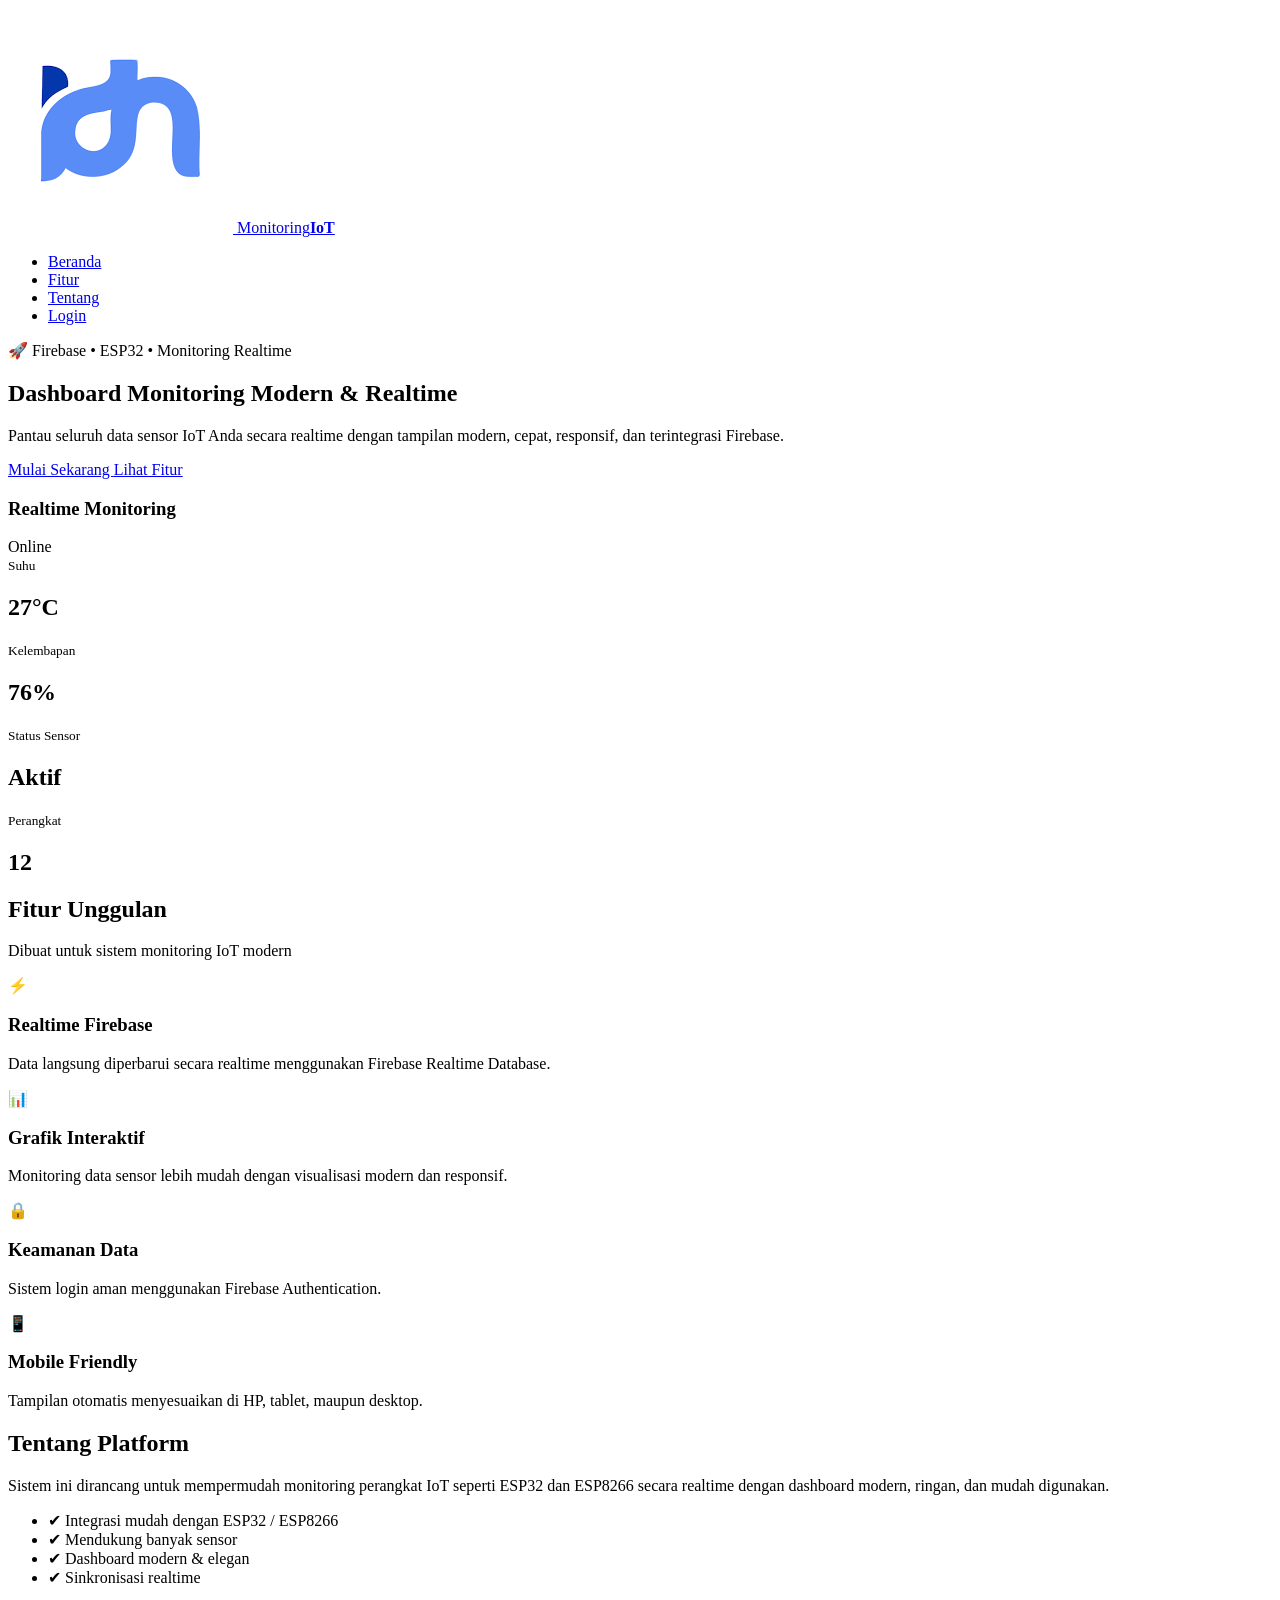
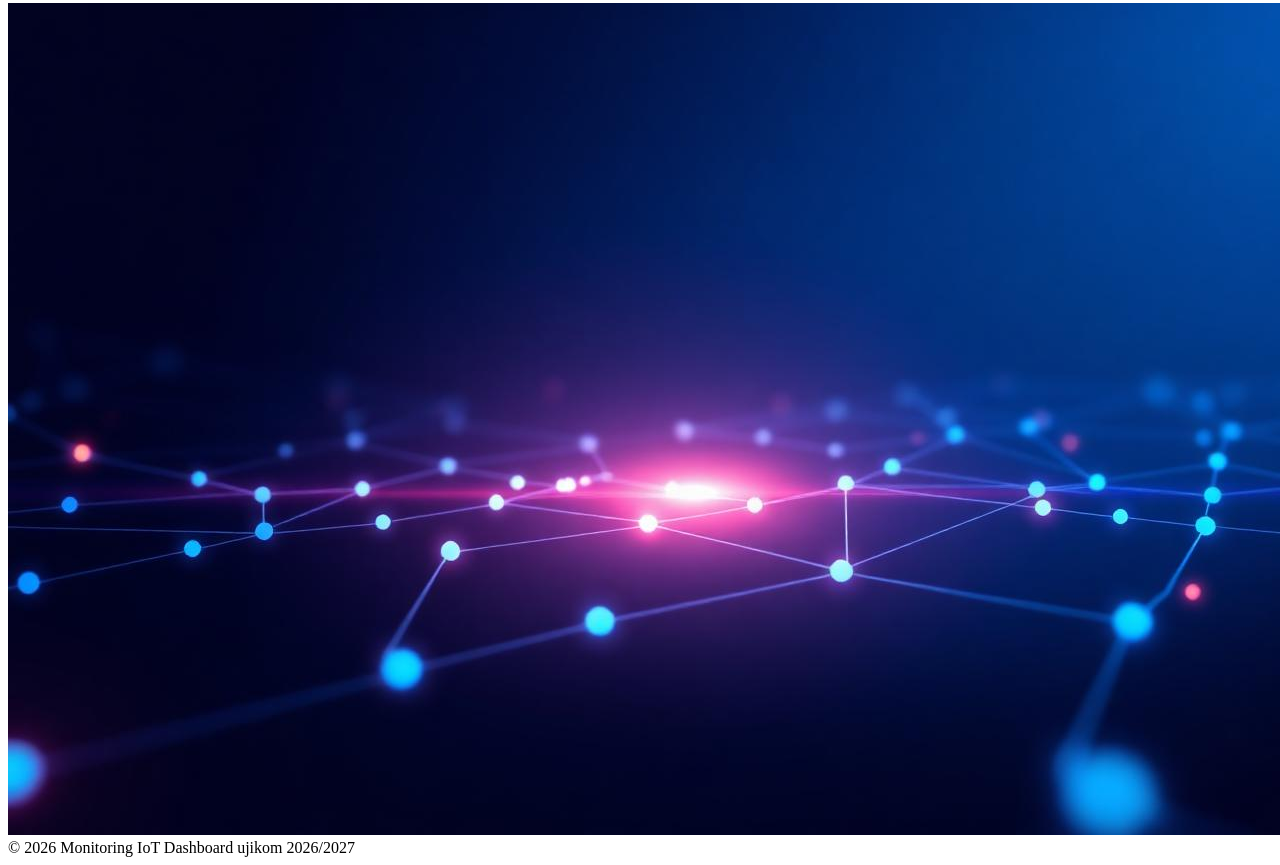
==== index.html @ b867217f "first commit" ====
<!DOCTYPE html>
<html lang="id">

<head>
  <meta charset="UTF-8" />
  <meta name="viewport" content="width=device-width, initial-scale=1.0" />
  <title>Monitoring IoT | Smart Realtime Dashboard</title>

  <!-- Font -->
  <link rel="preconnect" href="https://fonts.googleapis.com">
  <link rel="preconnect" href="https://fonts.gstatic.com" crossorigin>
  <link href="https://fonts.googleapis.com/css2?family=Poppins:wght@300;400;500;600;700&display=swap" rel="stylesheet">

  <!-- CSS -->
  <link rel="stylesheet" href="css/stylee.css" />
</head>

<body>

  <!-- NAVBAR -->
  <header class="navbar">
    <div class="container nav-container">

      <a href="#" class="logo">
        <img src="img/logo.png" alt="">
        <span>Monitoring<strong>IoT</strong></span>
      </a>

      <ul class="nav-links">
        <li><a href="#">Beranda</a></li>
        <li><a href="#features">Fitur</a></li>
        <li><a href="#about">Tentang</a></li>
        <li>
          <a href="login.html" class="btn btn-primary">
            Login
          </a>
        </li>
      </ul>

    </div>
  </header>

  <!-- HERO -->
  <section class="hero">

    <div class="container hero-content">

      <div class="hero-text">

        <span class="badge">
          🚀 Firebase • ESP32 • Monitoring Realtime
        </span>

        <h1>
          Dashboard Monitoring
          <span class="gradient-text">
            Modern & Realtime
          </span>
        </h1>

        <p>
          Pantau seluruh data sensor IoT Anda secara realtime dengan
          tampilan modern, cepat, responsif, dan terintegrasi Firebase.
        </p>

        <div class="hero-actions">
          <a href="login.html" class="btn btn-primary">
            Mulai Sekarang
          </a>

          <a href="#features" class="btn btn-outline">
            Lihat Fitur
          </a>
        </div>

      </div>

      <!-- VISUAL -->
      <div class="dashboard-box">

        <div class="dashboard-top">
          <h3>Realtime Monitoring</h3>

          <div class="status">
            <div class="pulse"></div>
            Online
          </div>
        </div>

        <div class="chart"></div>

        <div class="cards">

          <div class="mini-card">
            <small>Suhu</small>
            <h2>27°C</h2>
          </div>

          <div class="mini-card">
            <small>Kelembapan</small>
            <h2>76%</h2>
          </div>

          <div class="mini-card">
            <small>Status Sensor</small>
            <h2>Aktif</h2>
          </div>

          <div class="mini-card">
            <small>Perangkat</small>
            <h2>12</h2>
          </div>

        </div>

      </div>

    </div>

  </section>

  <!-- FEATURES -->
  <section id="features">

    <div class="container">

      <div class="section-header">
        <h2>Fitur Unggulan</h2>
        <p>
          Dibuat untuk sistem monitoring IoT modern
        </p>
      </div>

      <div class="features-grid">

        <div class="feature-card">
          <div class="feature-icon">⚡</div>
          <h3>Realtime Firebase</h3>
          <p>
            Data langsung diperbarui secara realtime menggunakan Firebase Realtime Database.
          </p>
        </div>

        <div class="feature-card">
          <div class="feature-icon">📊</div>
          <h3>Grafik Interaktif</h3>
          <p>
            Monitoring data sensor lebih mudah dengan visualisasi modern dan responsif.
          </p>
        </div>

        <div class="feature-card">
          <div class="feature-icon">🔒</div>
          <h3>Keamanan Data</h3>
          <p>
            Sistem login aman menggunakan Firebase Authentication.
          </p>
        </div>

        <div class="feature-card">
          <div class="feature-icon">📱</div>
          <h3>Mobile Friendly</h3>
          <p>
            Tampilan otomatis menyesuaikan di HP, tablet, maupun desktop.
          </p>
        </div>

      </div>

    </div>

  </section>

  <!-- ABOUT -->
  <section id="about" class="about">

    <div class="container about-grid">

      <div>

        <h2>Tentang Platform</h2>

        <p>
          Sistem ini dirancang untuk mempermudah monitoring perangkat IoT
          seperti ESP32 dan ESP8266 secara realtime dengan dashboard modern,
          ringan, dan mudah digunakan.
        </p>

        <ul class="check-list">
          <li>✔ Integrasi mudah dengan ESP32 / ESP8266</li>
          <li>✔ Mendukung banyak sensor</li>
          <li>✔ Dashboard modern & elegan</li>
          <li>✔ Sinkronisasi realtime</li>
        </ul>

      </div>

      <div class="about-img">
        <img src="img/background.jpg" alt="">
      </div>

    </div>

  </section>

  <!-- FOOTER -->
  <footer>
    <div class="container">
      © 2026 Monitoring IoT Dashboard ujikom 2026/2027
    </div>
  </footer>

</body>

</html>
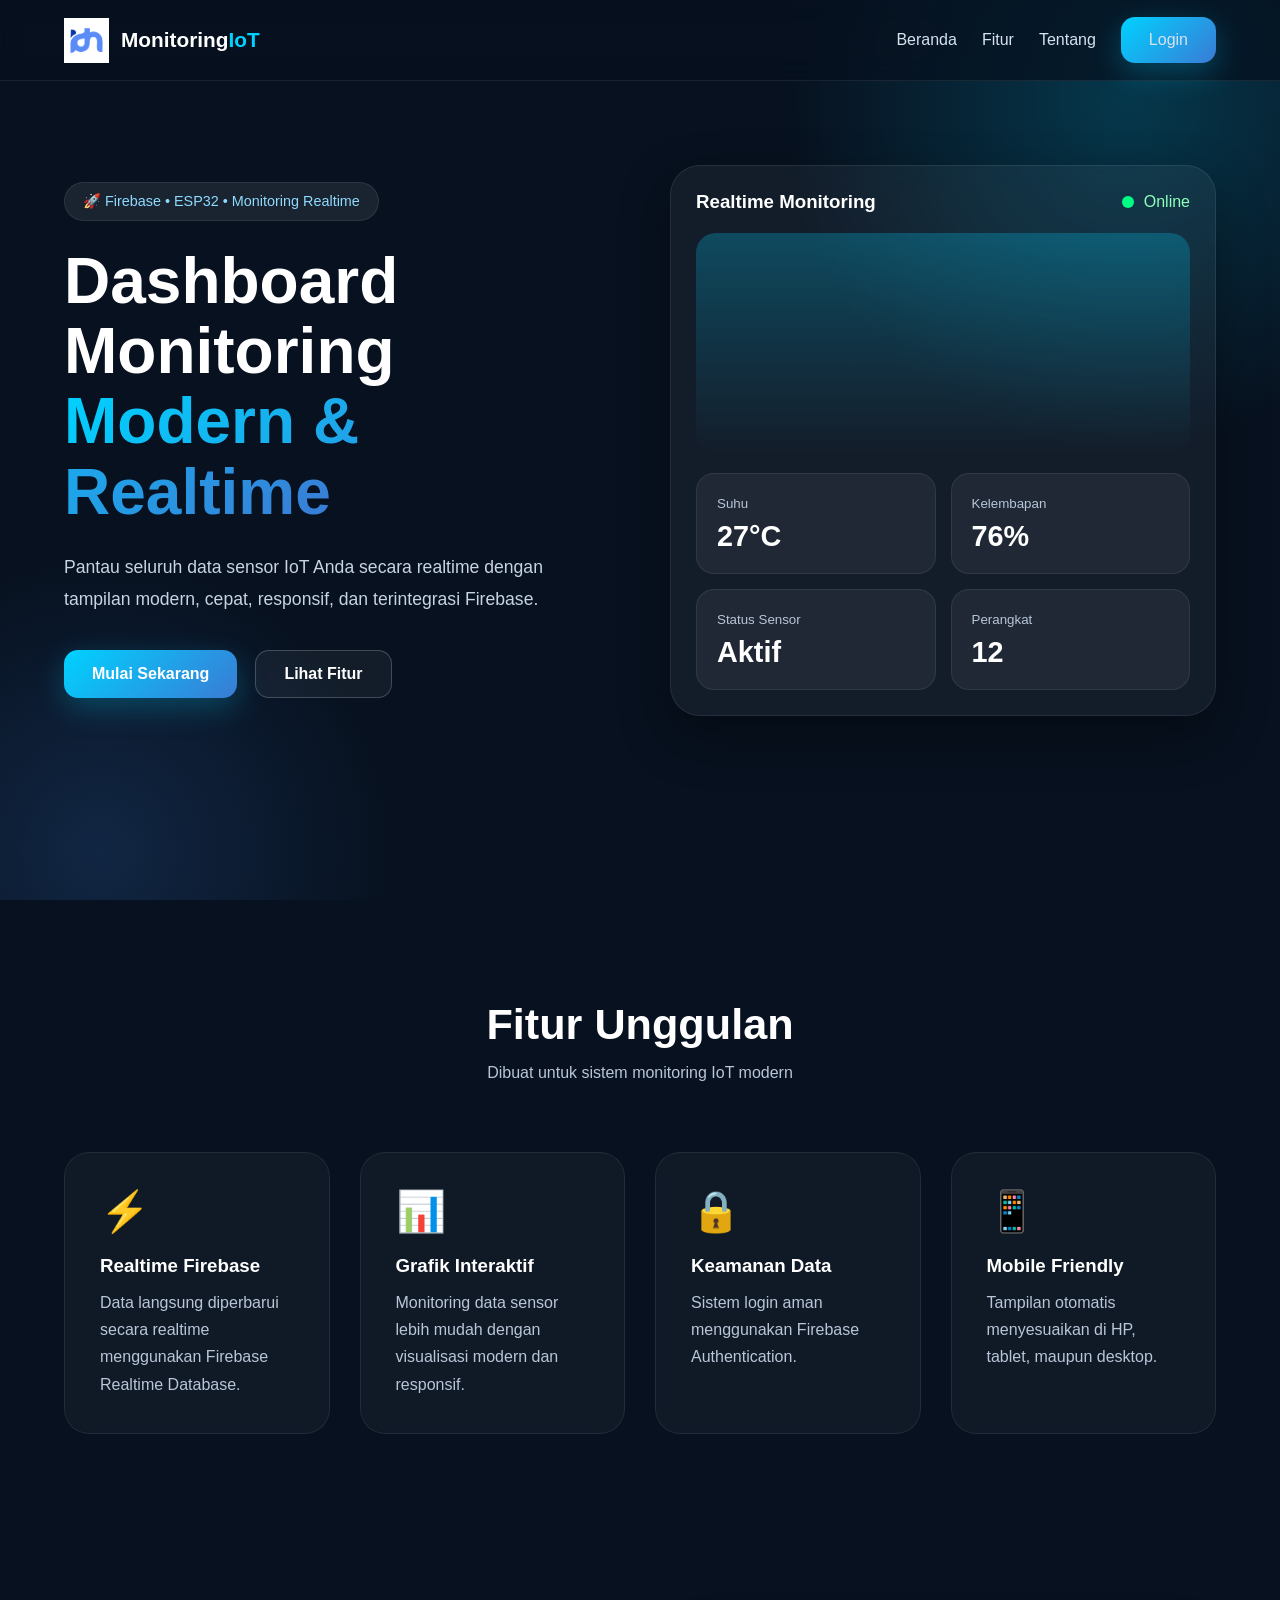
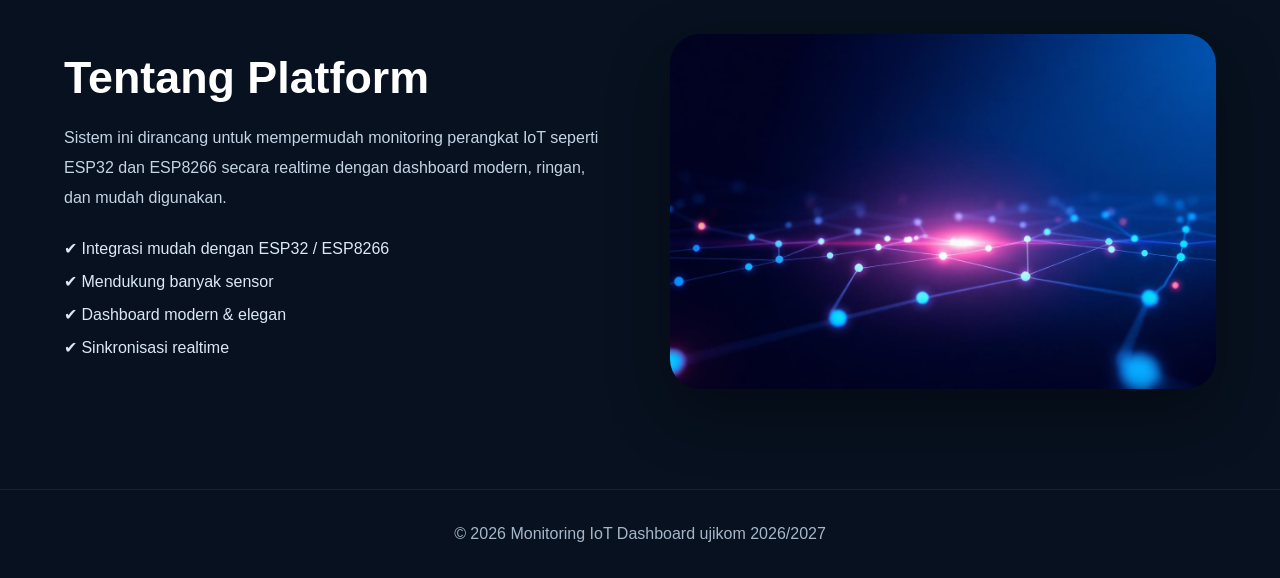
==== commit 784b553d: "Update index.html" ====
--- a/index.html
+++ b/index.html
@@ -12,7 +12,7 @@
   <link href="https://fonts.googleapis.com/css2?family=Poppins:wght@300;400;500;600;700&display=swap" rel="stylesheet">
 
   <!-- CSS -->
-  <link rel="stylesheet" href="css/stylee.css" />
+  <link rel="stylesheet" href="css/style.css" />
 </head>
 
 <body>
@@ -212,4 +212,4 @@
 
 </body>
 
-</html>+</html>
--- a/css/style.css
+++ b/css/style.css
@@ -0,0 +1,406 @@
+* {
+  margin: 0;
+  padding: 0;
+  box-sizing: border-box;
+  scroll-behavior: smooth;
+}
+
+body {
+  font-family: 'Poppins', sans-serif;
+  background: #07111f;
+  color: #fff;
+  overflow-x: hidden;
+}
+
+img {
+  max-width: 100%;
+  display: block;
+}
+
+a {
+  text-decoration: none;
+}
+
+.container {
+  width: min(1200px, 90%);
+  margin: auto;
+}
+
+/* NAVBAR */
+.navbar {
+  position: fixed;
+  top: 0;
+  width: 100%;
+  z-index: 999;
+  backdrop-filter: blur(14px);
+  background: rgba(7, 17, 31, .7);
+  border-bottom: 1px solid rgba(255, 255, 255, .08);
+}
+
+.nav-container {
+  height: 80px;
+  display: flex;
+  align-items: center;
+  justify-content: space-between;
+}
+
+.logo {
+  display: flex;
+  align-items: center;
+  gap: 12px;
+  color: white;
+  font-size: 1.3rem;
+  font-weight: 600;
+}
+
+.logo img {
+  width: 45px;
+}
+
+.logo strong {
+  color: #00d2ff;
+}
+
+.nav-links {
+  display: flex;
+  align-items: center;
+  gap: 25px;
+  list-style: none;
+}
+
+.nav-links a {
+  color: #d7e2f0;
+  transition: .3s;
+  font-weight: 500;
+}
+
+.nav-links a:hover {
+  color: #00d2ff;
+}
+
+/* BUTTON */
+.btn {
+  padding: 14px 28px;
+  border-radius: 14px;
+  font-weight: 600;
+  transition: .3s;
+  display: inline-flex;
+  align-items: center;
+  gap: 10px;
+}
+
+.btn-primary {
+  background: linear-gradient(135deg, #00d2ff, #3a7bd5);
+  color: white;
+  box-shadow: 0 10px 30px rgba(0, 210, 255, .25);
+}
+
+.btn-primary:hover {
+  transform: translateY(-3px);
+}
+
+.btn-outline {
+  border: 1px solid rgba(255, 255, 255, .2);
+  color: white;
+  background: rgba(255, 255, 255, .05);
+}
+
+.btn-outline:hover {
+  background: rgba(255, 255, 255, .1);
+}
+
+/* HERO */
+.hero {
+  min-height: 100vh;
+  display: flex;
+  align-items: center;
+  position: relative;
+  overflow: hidden;
+  padding-top: 80px;
+}
+
+.hero::before {
+  content: '';
+  position: absolute;
+  width: 700px;
+  height: 700px;
+  background: radial-gradient(circle, #00d2ff33 0%, transparent 70%);
+  top: -250px;
+  right: -200px;
+  z-index: -1;
+}
+
+.hero::after {
+  content: '';
+  position: absolute;
+  width: 600px;
+  height: 600px;
+  background: radial-gradient(circle, #3a7bd533 0%, transparent 70%);
+  bottom: -250px;
+  left: -200px;
+  z-index: -1;
+}
+
+.hero-content {
+  display: grid;
+  grid-template-columns: repeat(auto-fit, minmax(320px, 1fr));
+  gap: 60px;
+  align-items: center;
+}
+
+.badge {
+  display: inline-block;
+  padding: 10px 18px;
+  border-radius: 999px;
+  background: rgba(255, 255, 255, .08);
+  border: 1px solid rgba(255, 255, 255, .08);
+  margin-bottom: 25px;
+  color: #8edbff;
+  font-size: .9rem;
+}
+
+.hero-text h1 {
+  font-size: 4rem;
+  line-height: 1.1;
+  margin-bottom: 25px;
+}
+
+.gradient-text {
+  background: linear-gradient(135deg, #00d2ff, #3a7bd5);
+  -webkit-background-clip: text;
+  -webkit-text-fill-color: transparent;
+}
+
+.hero-text p {
+  color: #c6d4e3;
+  font-size: 1.1rem;
+  line-height: 1.8;
+  margin-bottom: 35px;
+}
+
+.hero-actions {
+  display: flex;
+  gap: 18px;
+  flex-wrap: wrap;
+}
+
+/* DASHBOARD MOCKUP */
+.dashboard-box {
+  position: relative;
+  background: rgba(255, 255, 255, .05);
+  border: 1px solid rgba(255, 255, 255, .08);
+  border-radius: 30px;
+  padding: 25px;
+  backdrop-filter: blur(14px);
+  box-shadow: 0 20px 50px rgba(0, 0, 0, .35);
+}
+
+.dashboard-top {
+  display: flex;
+  justify-content: space-between;
+  margin-bottom: 20px;
+}
+
+.status {
+  display: flex;
+  align-items: center;
+  gap: 10px;
+  color: #8fffbc;
+}
+
+.pulse {
+  width: 12px;
+  height: 12px;
+  background: #00ff84;
+  border-radius: 50%;
+  animation: pulse 1.2s infinite;
+}
+
+@keyframes pulse {
+  0% {
+    transform: scale(1);
+    opacity: 1;
+  }
+  100% {
+    transform: scale(2.5);
+    opacity: 0;
+  }
+}
+
+.chart {
+  height: 220px;
+  border-radius: 20px;
+  background: linear-gradient(
+    180deg,
+    rgba(0, 210, 255, .25),
+    rgba(0, 210, 255, 0)
+  );
+  position: relative;
+  overflow: hidden;
+}
+
+.chart::before {
+  content: '';
+  position: absolute;
+  width: 100%;
+  height: 100%;
+  background: url('../img/chart-line.png') center/cover no-repeat;
+  opacity: .8;
+}
+
+.cards {
+  display: grid;
+  grid-template-columns: repeat(2, 1fr);
+  gap: 15px;
+  margin-top: 20px;
+}
+
+.mini-card {
+  background: rgba(255, 255, 255, .05);
+  border-radius: 18px;
+  padding: 20px;
+  border: 1px solid rgba(255, 255, 255, .08);
+}
+
+.mini-card small {
+  color: #b8c6d8;
+}
+
+.mini-card h2 {
+  margin-top: 8px;
+  font-size: 1.8rem;
+}
+
+/* SECTION */
+section {
+  padding: 100px 0;
+}
+
+.section-header {
+  text-align: center;
+  margin-bottom: 70px;
+}
+
+.section-header h2 {
+  font-size: 2.7rem;
+  margin-bottom: 15px;
+}
+
+.section-header p {
+  color: #b8c6d8;
+}
+
+/* FEATURES */
+.features-grid {
+  display: grid;
+  grid-template-columns: repeat(auto-fit, minmax(260px, 1fr));
+  gap: 30px;
+}
+
+.feature-card {
+  background: rgba(255, 255, 255, .04);
+  border: 1px solid rgba(255, 255, 255, .08);
+  border-radius: 25px;
+  padding: 35px;
+  transition: .4s;
+  backdrop-filter: blur(10px);
+}
+
+.feature-card:hover {
+  transform: translateY(-10px);
+  border-color: #00d2ff;
+  box-shadow: 0 15px 35px rgba(0, 210, 255, .15);
+}
+
+.feature-icon {
+  font-size: 2.5rem;
+  margin-bottom: 20px;
+}
+
+.feature-card h3 {
+  margin-bottom: 12px;
+}
+
+.feature-card p {
+  color: #b8c6d8;
+  line-height: 1.7;
+}
+
+/* ABOUT */
+.about-grid {
+  display: grid;
+  grid-template-columns: repeat(auto-fit, minmax(320px, 1fr));
+  gap: 60px;
+  align-items: center;
+}
+
+.about h2 {
+  font-size: 2.8rem;
+  margin-bottom: 20px;
+}
+
+.about p {
+  color: #c4d3e5;
+  line-height: 1.9;
+  margin-bottom: 25px;
+}
+
+.check-list {
+  list-style: none;
+}
+
+.check-list li {
+  margin-bottom: 14px;
+  color: #dbe8f7;
+}
+
+.about-img {
+  position: relative;
+}
+
+.about-img img {
+  border-radius: 30px;
+  box-shadow: 0 25px 60px rgba(0, 0, 0, .35);
+}
+
+/* FOOTER */
+footer {
+  padding: 35px 0;
+  text-align: center;
+  border-top: 1px solid rgba(255, 255, 255, .08);
+  color: #a6b6ca;
+}
+
+/* RESPONSIVE */
+@media (max-width: 900px) {
+  .hero-text h1 {
+    font-size: 3rem;
+  }
+
+  .nav-links {
+    display: none;
+  }
+
+  .cards {
+    grid-template-columns: 1fr;
+  }
+}
+
+@media (max-width: 600px) {
+  .hero-text h1 {
+    font-size: 2.3rem;
+  }
+
+  .hero-actions {
+    flex-direction: column;
+  }
+
+  .btn {
+    width: 100%;
+    justify-content: center;
+  }
+
+  .section-header h2 {
+    font-size: 2rem;
+  }
+}
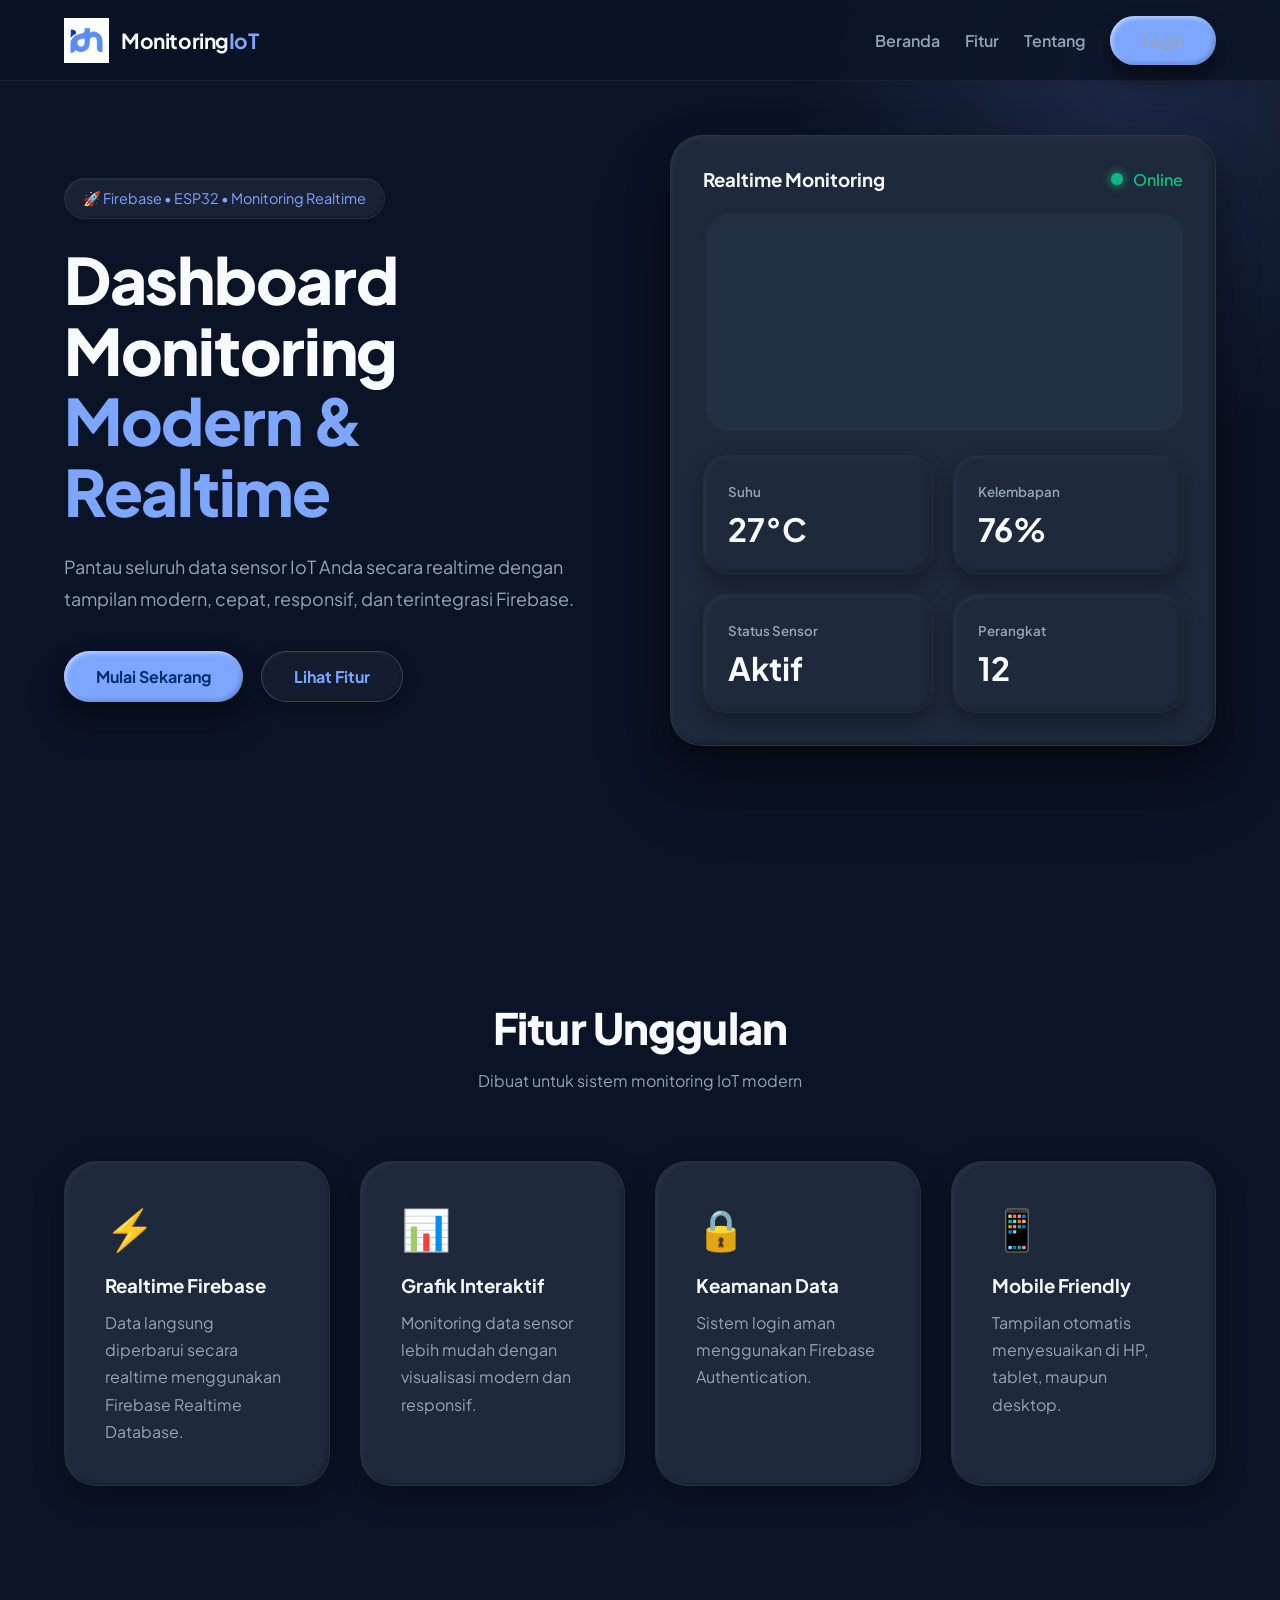
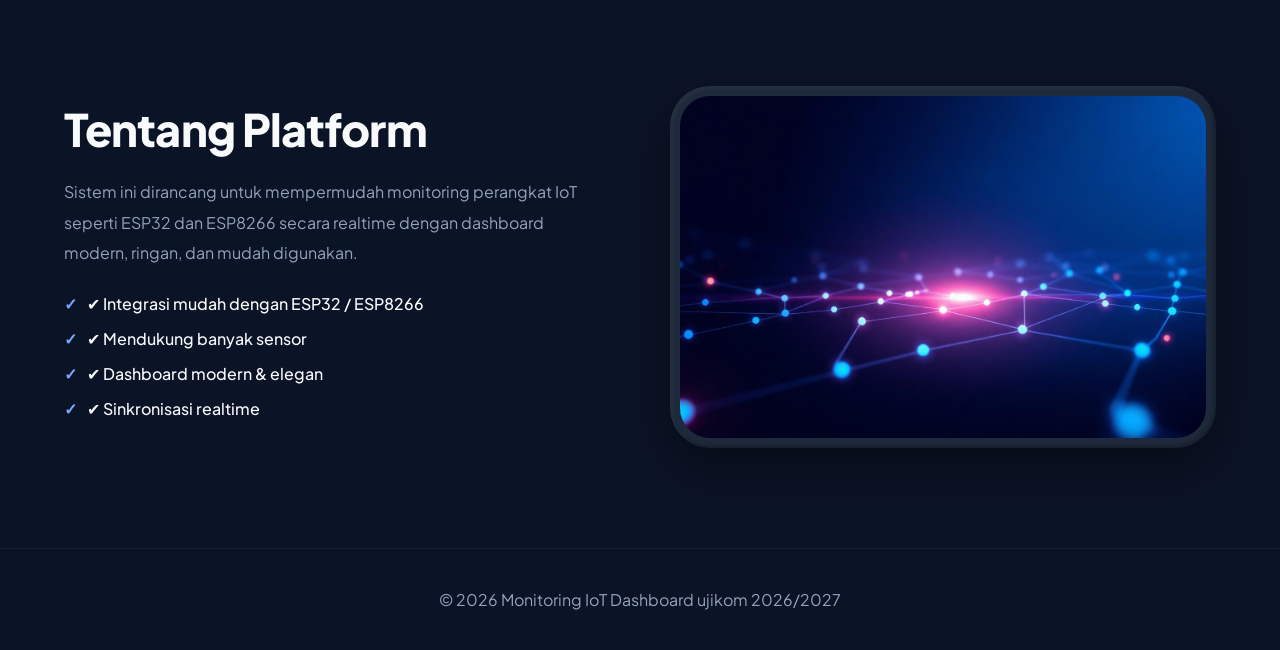
==== commit 8bcb6bb7: "Update files" ====
--- a/index.html
+++ b/index.html
@@ -9,7 +9,7 @@
   <!-- Font -->
   <link rel="preconnect" href="https://fonts.googleapis.com">
   <link rel="preconnect" href="https://fonts.gstatic.com" crossorigin>
-  <link href="https://fonts.googleapis.com/css2?family=Poppins:wght@300;400;500;600;700&display=swap" rel="stylesheet">
+  <link href="https://fonts.googleapis.com/css2?family=Plus+Jakarta+Sans:wght@400;500;600;700;800&display=swap" rel="stylesheet">
 
   <!-- CSS -->
   <link rel="stylesheet" href="css/style.css" />
--- a/css/style.css
+++ b/css/style.css
@@ -1,3 +1,5 @@
+@import url('https://fonts.googleapis.com/css2?family=Plus+Jakarta+Sans:wght@400;500;600;700;800&display=swap');
+
 * {
   margin: 0;
   padding: 0;
@@ -6,9 +8,9 @@
 }
 
 body {
-  font-family: 'Poppins', sans-serif;
-  background: #07111f;
-  color: #fff;
+  font-family: 'Plus Jakarta Sans', sans-serif;
+  background: #0b1326;
+  color: #f8fafc;
   overflow-x: hidden;
 }
 
@@ -33,8 +35,8 @@
   width: 100%;
   z-index: 999;
   backdrop-filter: blur(14px);
-  background: rgba(7, 17, 31, .7);
-  border-bottom: 1px solid rgba(255, 255, 255, .08);
+  background: rgba(11, 19, 38, .7);
+  border-bottom: 1px solid rgba(255, 255, 255, .05);
 }
 
 .nav-container {
@@ -48,9 +50,10 @@
   display: flex;
   align-items: center;
   gap: 12px;
-  color: white;
+  color: #f8fafc;
   font-size: 1.3rem;
-  font-weight: 600;
+  font-weight: 700;
+  letter-spacing: -0.02em;
 }
 
 .logo img {
@@ -58,7 +61,7 @@
 }
 
 .logo strong {
-  color: #00d2ff;
+  color: #7ca6ff;
 }
 
 .nav-links {
@@ -69,44 +72,61 @@
 }
 
 .nav-links a {
-  color: #d7e2f0;
+  color: #94a3b8;
   transition: .3s;
-  font-weight: 500;
+  font-weight: 600;
 }
 
 .nav-links a:hover {
-  color: #00d2ff;
-}
-
-/* BUTTON */
+  color: #7ca6ff;
+}
+
+/* BUTTON (Pill shape, Claymorphic) */
 .btn {
-  padding: 14px 28px;
-  border-radius: 14px;
-  font-weight: 600;
+  padding: 14px 32px;
+  border-radius: 9999px;
+  font-weight: 700;
   transition: .3s;
   display: inline-flex;
   align-items: center;
   gap: 10px;
+  border: none;
+  cursor: pointer;
 }
 
 .btn-primary {
-  background: linear-gradient(135deg, #00d2ff, #3a7bd5);
-  color: white;
-  box-shadow: 0 10px 30px rgba(0, 210, 255, .25);
+  background: #7ca6ff;
+  color: #002e6b;
+  box-shadow: 
+    0 10px 20px rgba(0, 0, 0, 0.4), 
+    0 20px 40px rgba(0, 0, 0, 0.2), 
+    inset 2px 2px 4px rgba(255, 255, 255, 0.5), 
+    inset -2px -2px 4px rgba(0, 0, 0, 0.2);
 }
 
 .btn-primary:hover {
   transform: translateY(-3px);
+  box-shadow: 
+    0 15px 25px rgba(0, 0, 0, 0.5), 
+    0 25px 50px rgba(0, 0, 0, 0.3), 
+    inset 2px 2px 4px rgba(255, 255, 255, 0.6), 
+    inset -2px -2px 4px rgba(0, 0, 0, 0.2),
+    0 0 20px rgba(124, 166, 255, 0.4); /* Glow */
 }
 
 .btn-outline {
-  border: 1px solid rgba(255, 255, 255, .2);
-  color: white;
-  background: rgba(255, 255, 255, .05);
+  border: 1px solid rgba(124, 166, 255, .3);
+  color: #7ca6ff;
+  background: rgba(30, 41, 59, 0.5);
+  box-shadow: 
+    0 5px 15px rgba(0, 0, 0, 0.3), 
+    inset 1px 1px 2px rgba(255, 255, 255, 0.05), 
+    inset -1px -1px 2px rgba(0, 0, 0, 0.3);
 }
 
 .btn-outline:hover {
-  background: rgba(255, 255, 255, .1);
+  background: rgba(30, 41, 59, 0.8);
+  border-color: rgba(124, 166, 255, .6);
 }
 
 /* HERO */
@@ -124,20 +144,9 @@
   position: absolute;
   width: 700px;
   height: 700px;
-  background: radial-gradient(circle, #00d2ff33 0%, transparent 70%);
+  background: radial-gradient(circle, rgba(124,166,255,0.15) 0%, transparent 70%);
   top: -250px;
   right: -200px;
-  z-index: -1;
-}
-
-.hero::after {
-  content: '';
-  position: absolute;
-  width: 600px;
-  height: 600px;
-  background: radial-gradient(circle, #3a7bd533 0%, transparent 70%);
-  bottom: -250px;
-  left: -200px;
   z-index: -1;
 }
 
@@ -151,29 +160,30 @@
 .badge {
   display: inline-block;
   padding: 10px 18px;
-  border-radius: 999px;
-  background: rgba(255, 255, 255, .08);
-  border: 1px solid rgba(255, 255, 255, .08);
+  border-radius: 9999px;
+  background: rgba(30, 41, 59, 0.8);
+  border: 1px solid rgba(255, 255, 255, .05);
   margin-bottom: 25px;
-  color: #8edbff;
+  color: #7ca6ff;
   font-size: .9rem;
+  box-shadow: inset 1px 1px 2px rgba(255,255,255,0.05), inset -1px -1px 2px rgba(0,0,0,0.3);
 }
 
 .hero-text h1 {
   font-size: 4rem;
   line-height: 1.1;
   margin-bottom: 25px;
+  font-weight: 800;
+  letter-spacing: -0.02em;
 }
 
 .gradient-text {
-  background: linear-gradient(135deg, #00d2ff, #3a7bd5);
-  -webkit-background-clip: text;
-  -webkit-text-fill-color: transparent;
+  color: #7ca6ff;
 }
 
 .hero-text p {
-  color: #c6d4e3;
-  font-size: 1.1rem;
+  color: #94a3b8;
+  font-size: 1.125rem;
   line-height: 1.8;
   margin-bottom: 35px;
 }
@@ -187,12 +197,15 @@
 /* DASHBOARD MOCKUP */
 .dashboard-box {
   position: relative;
-  background: rgba(255, 255, 255, .05);
-  border: 1px solid rgba(255, 255, 255, .08);
-  border-radius: 30px;
-  padding: 25px;
-  backdrop-filter: blur(14px);
-  box-shadow: 0 20px 50px rgba(0, 0, 0, .35);
+  background: #1e293b;
+  border: 1px solid rgba(255, 255, 255, .05);
+  border-radius: 32px;
+  padding: 32px;
+  box-shadow: 
+    0 20px 40px rgba(0, 0, 0, 0.4), 
+    0 40px 80px rgba(0, 0, 0, 0.2), 
+    inset 2px 2px 4px rgba(255, 255, 255, 0.05), 
+    inset -2px -2px 4px rgba(0, 0, 0, 0.3);
 }
 
 .dashboard-top {
@@ -205,38 +218,32 @@
   display: flex;
   align-items: center;
   gap: 10px;
-  color: #8fffbc;
+  color: #10b981;
+  font-weight: 600;
 }
 
 .pulse {
   width: 12px;
   height: 12px;
-  background: #00ff84;
+  background: #10b981;
   border-radius: 50%;
-  animation: pulse 1.2s infinite;
+  animation: pulse 1.5s infinite;
+  box-shadow: 0 0 10px #10b981;
 }
 
 @keyframes pulse {
-  0% {
-    transform: scale(1);
-    opacity: 1;
-  }
-  100% {
-    transform: scale(2.5);
-    opacity: 0;
-  }
+  0% { transform: scale(0.95); box-shadow: 0 0 0 0 rgba(16, 185, 129, 0.7); }
+  70% { transform: scale(1); box-shadow: 0 0 0 10px rgba(16, 185, 129, 0); }
+  100% { transform: scale(0.95); box-shadow: 0 0 0 0 rgba(16, 185, 129, 0); }
 }
 
 .chart {
   height: 220px;
-  border-radius: 20px;
-  background: linear-gradient(
-    180deg,
-    rgba(0, 210, 255, .25),
-    rgba(0, 210, 255, 0)
-  );
+  border-radius: 24px;
+  background: rgba(124, 166, 255, 0.05);
   position: relative;
   overflow: hidden;
+  box-shadow: inset 2px 2px 4px rgba(0,0,0,0.2), inset -2px -2px 4px rgba(255,255,255,0.02);
 }
 
 .chart::before {
@@ -245,30 +252,37 @@
   width: 100%;
   height: 100%;
   background: url('../img/chart-line.png') center/cover no-repeat;
-  opacity: .8;
+  opacity: .5;
+  filter: hue-rotate(45deg);
 }
 
 .cards {
   display: grid;
   grid-template-columns: repeat(2, 1fr);
-  gap: 15px;
-  margin-top: 20px;
+  gap: 20px;
+  margin-top: 24px;
 }
 
 .mini-card {
-  background: rgba(255, 255, 255, .05);
-  border-radius: 18px;
-  padding: 20px;
-  border: 1px solid rgba(255, 255, 255, .08);
+  background: #1e293b;
+  border-radius: 24px;
+  padding: 24px;
+  border: 1px solid rgba(255, 255, 255, .02);
+  box-shadow: 
+    0 10px 20px rgba(0, 0, 0, 0.3), 
+    inset 2px 2px 4px rgba(255, 255, 255, 0.05), 
+    inset -2px -2px 4px rgba(0, 0, 0, 0.2);
 }
 
 .mini-card small {
-  color: #b8c6d8;
+  color: #94a3b8;
+  font-weight: 600;
 }
 
 .mini-card h2 {
   margin-top: 8px;
-  font-size: 1.8rem;
+  font-size: 2rem;
+  color: #f8fafc;
 }
 
 /* SECTION */
@@ -284,10 +298,12 @@
 .section-header h2 {
   font-size: 2.7rem;
   margin-bottom: 15px;
+  font-weight: 800;
+  letter-spacing: -0.02em;
 }
 
 .section-header p {
-  color: #b8c6d8;
+  color: #94a3b8;
 }
 
 /* FEATURES */
@@ -298,31 +314,40 @@
 }
 
 .feature-card {
-  background: rgba(255, 255, 255, .04);
-  border: 1px solid rgba(255, 255, 255, .08);
-  border-radius: 25px;
-  padding: 35px;
+  background: #1e293b;
+  border: 1px solid rgba(255, 255, 255, .03);
+  border-radius: 32px;
+  padding: 40px;
   transition: .4s;
-  backdrop-filter: blur(10px);
+  box-shadow: 
+    0 10px 30px rgba(0, 0, 0, 0.3), 
+    inset 2px 2px 4px rgba(255, 255, 255, 0.05), 
+    inset -2px -2px 4px rgba(0, 0, 0, 0.2);
 }
 
 .feature-card:hover {
   transform: translateY(-10px);
-  border-color: #00d2ff;
-  box-shadow: 0 15px 35px rgba(0, 210, 255, .15);
+  border-color: rgba(124, 166, 255, 0.3);
+  box-shadow: 
+    0 20px 40px rgba(0, 0, 0, 0.4), 
+    inset 2px 2px 4px rgba(255, 255, 255, 0.08), 
+    inset -2px -2px 4px rgba(0, 0, 0, 0.2),
+    0 0 30px rgba(124, 166, 255, 0.15);
 }
 
 .feature-icon {
   font-size: 2.5rem;
   margin-bottom: 20px;
+  color: #7ca6ff;
 }
 
 .feature-card h3 {
   margin-bottom: 12px;
+  font-weight: 700;
 }
 
 .feature-card p {
-  color: #b8c6d8;
+  color: #94a3b8;
   line-height: 1.7;
 }
 
@@ -337,10 +362,12 @@
 .about h2 {
   font-size: 2.8rem;
   margin-bottom: 20px;
+  font-weight: 800;
+  letter-spacing: -0.02em;
 }
 
 .about p {
-  color: #c4d3e5;
+  color: #94a3b8;
   line-height: 1.9;
   margin-bottom: 25px;
 }
@@ -351,56 +378,51 @@
 
 .check-list li {
   margin-bottom: 14px;
-  color: #dbe8f7;
+  color: #f8fafc;
+  font-weight: 500;
+  display: flex;
+  align-items: center;
+  gap: 10px;
+}
+.check-list li::before {
+  content: '✓';
+  color: #7ca6ff;
+  font-weight: bold;
 }
 
 .about-img {
   position: relative;
+  padding: 10px;
+  background: #1e293b;
+  border-radius: 40px;
+  box-shadow: 
+    0 20px 50px rgba(0, 0, 0, 0.4), 
+    inset 2px 2px 4px rgba(255, 255, 255, 0.05), 
+    inset -2px -2px 4px rgba(0, 0, 0, 0.3);
 }
 
 .about-img img {
   border-radius: 30px;
-  box-shadow: 0 25px 60px rgba(0, 0, 0, .35);
 }
 
 /* FOOTER */
 footer {
-  padding: 35px 0;
+  padding: 40px 0;
   text-align: center;
-  border-top: 1px solid rgba(255, 255, 255, .08);
-  color: #a6b6ca;
+  border-top: 1px solid rgba(255, 255, 255, .05);
+  color: #94a3b8;
 }
 
 /* RESPONSIVE */
 @media (max-width: 900px) {
-  .hero-text h1 {
-    font-size: 3rem;
-  }
-
-  .nav-links {
-    display: none;
-  }
-
-  .cards {
-    grid-template-columns: 1fr;
-  }
+  .hero-text h1 { font-size: 3rem; }
+  .nav-links { display: none; }
+  .cards { grid-template-columns: 1fr; }
 }
 
 @media (max-width: 600px) {
-  .hero-text h1 {
-    font-size: 2.3rem;
-  }
-
-  .hero-actions {
-    flex-direction: column;
-  }
-
-  .btn {
-    width: 100%;
-    justify-content: center;
-  }
-
-  .section-header h2 {
-    font-size: 2rem;
-  }
-}
+  .hero-text h1 { font-size: 2.3rem; }
+  .hero-actions { flex-direction: column; }
+  .btn { width: 100%; justify-content: center; }
+  .section-header h2 { font-size: 2rem; }
+}
